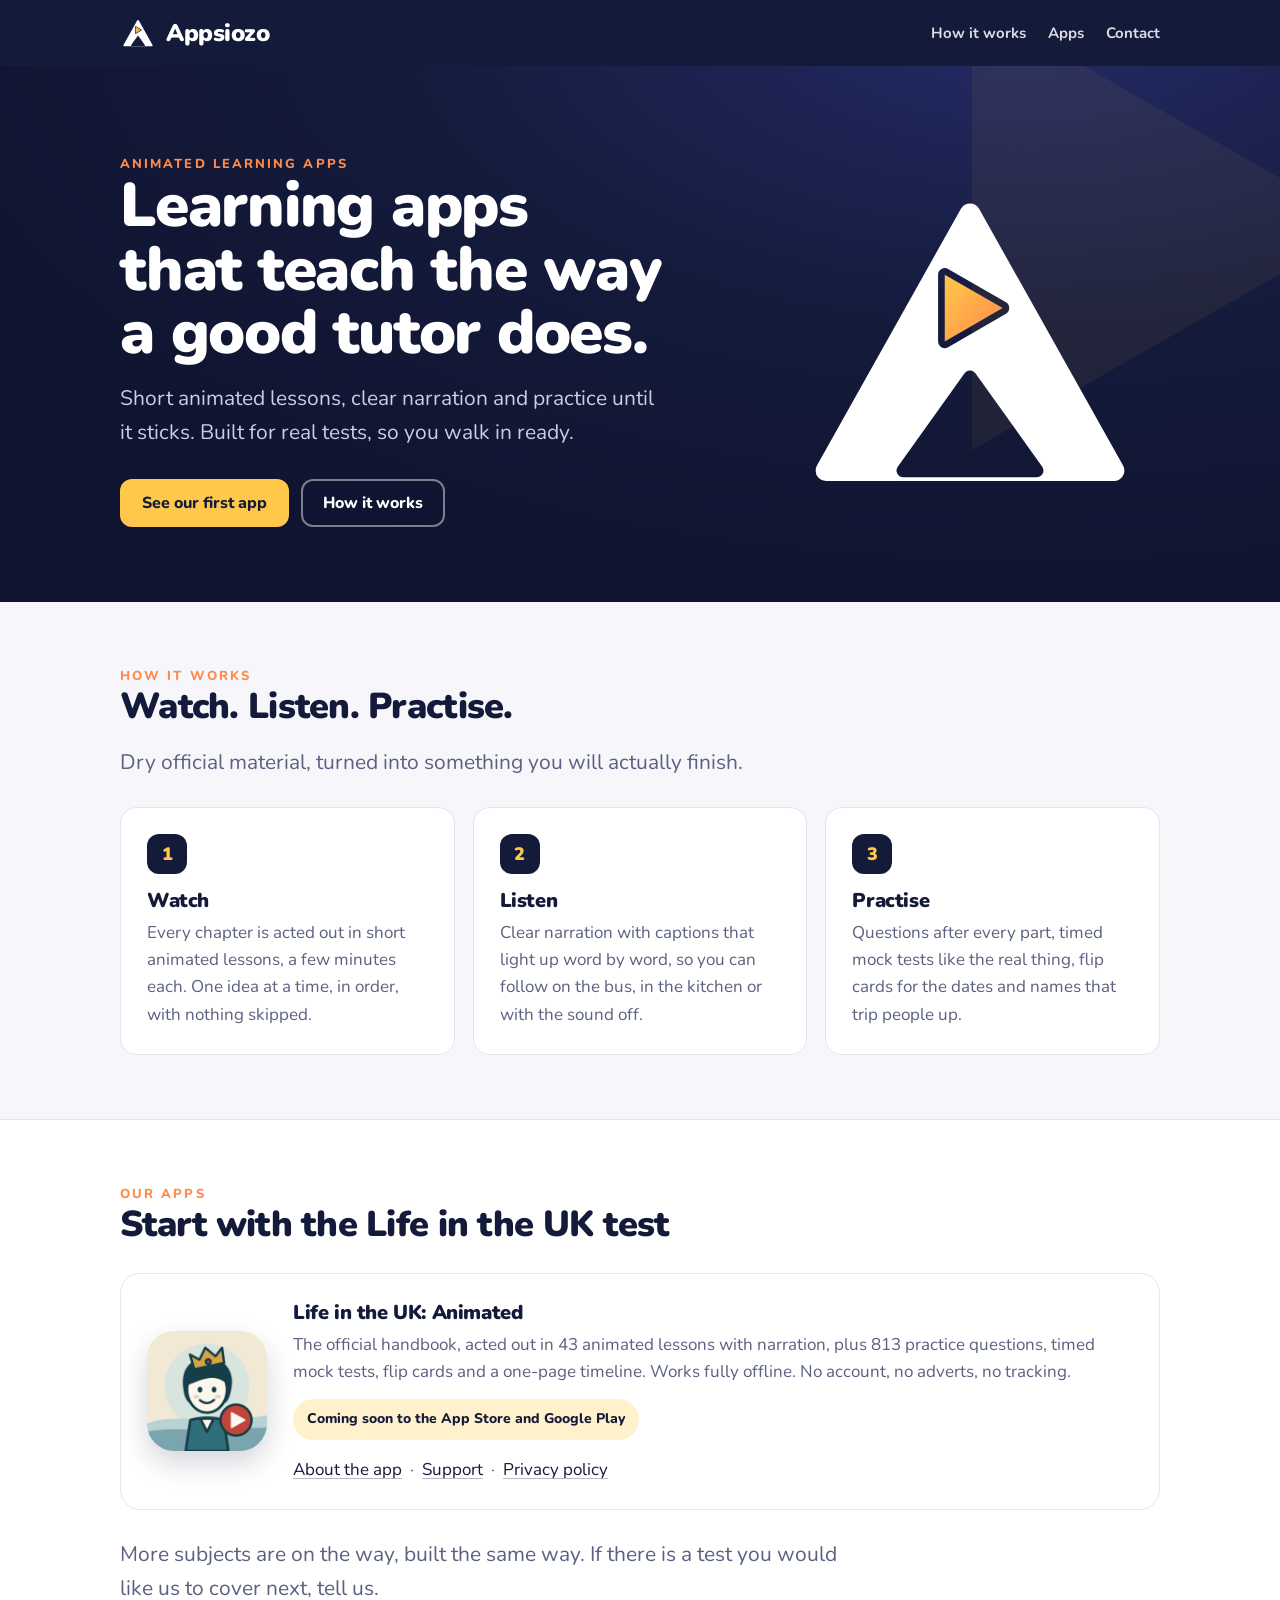
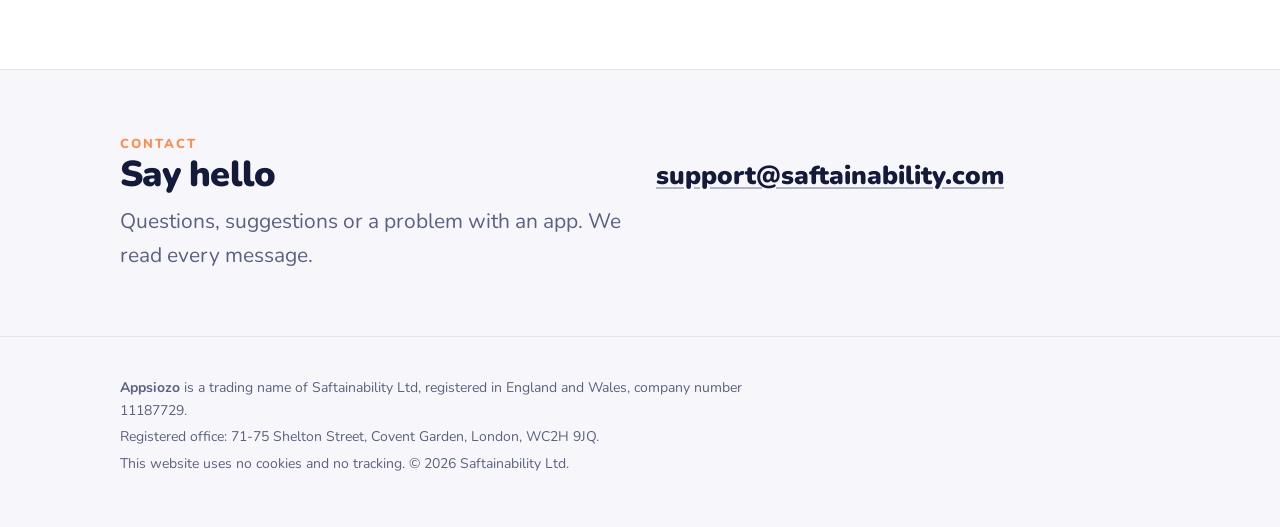
==== index.html @ 51cd59a8 "Appsiozo website: home, Life in the UK: Animated page, privacy, support" ====
<!doctype html>
<html lang="en-GB">
<head>
<meta charset="utf-8">
<meta name="viewport" content="width=device-width,initial-scale=1,viewport-fit=cover">
<title>Appsiozo | Animated learning apps</title>
<meta name="description" content="Appsiozo makes learning apps that teach the way a good tutor does: short animated lessons, clear narration and practice until it sticks.">
<meta name="theme-color" content="#141A3A">
<meta property="og:title" content="Appsiozo | Animated learning apps">
<meta property="og:description" content="Short animated lessons, clear narration and practice until it sticks.">
<meta property="og:image" content="https://appsiozo.com/assets/og-image.jpg">
<meta property="og:type" content="website">
<link rel="icon" href="assets/mark.svg" type="image/svg+xml">
<link rel="apple-touch-icon" href="assets/apple-touch-icon.png">
<link rel="preconnect" href="https://fonts.googleapis.com"><link rel="preconnect" href="https://fonts.gstatic.com" crossorigin><link href="https://fonts.googleapis.com/css2?family=Nunito:wght@400;700;800;900&display=swap" rel="stylesheet">
<link rel="stylesheet" href="assets/site.css">
</head>
<body>
<header class="site"><div class="wrap"><a class="brand" href="index.html" aria-label="Appsiozo home"><img src="assets/mark.svg" alt="" width="36" height="36">Appsiozo</a><nav aria-label="Main"><a href="#how">How it works</a><a href="#apps">Apps</a><a href="#contact">Contact</a></nav></div></header>
<main>
<section class="hero">
<svg class="glyph" style="right:-140px;top:-120px;width:560px;height:560px" viewBox="0 0 100 100" aria-hidden="true"><polygon points="20,10 20,90 90,50" fill="#FFC84A"/></svg>
<div class="wrap">
<div>
<div class="kicker">Animated learning apps</div>
<h1>Learning apps that teach the way a good tutor does.</h1>
<p class="lead">Short animated lessons, clear narration and practice until it sticks. Built for real tests, so you walk in ready.</p>
<div class="cta"><a class="btn primary" href="life-in-the-uk/">See our first app</a><a class="btn ghost" href="#how">How it works</a></div>
</div>
<img class="art" src="assets/mark-plain.svg" alt="Appsiozo mark: a letter A with a play button inside it" width="380" height="380">
</div>
</section>

<section id="how"><div class="wrap">
<div class="kicker">How it works</div>
<h2>Watch. Listen. Practise.</h2>
<p class="lead">Dry official material, turned into something you will actually finish.</p>
<div class="grid">
<div class="card"><span class="num">1</span><h3>Watch</h3><p>Every chapter is acted out in short animated lessons, a few minutes each. One idea at a time, in order, with nothing skipped.</p></div>
<div class="card"><span class="num">2</span><h3>Listen</h3><p>Clear narration with captions that light up word by word, so you can follow on the bus, in the kitchen or with the sound off.</p></div>
<div class="card"><span class="num">3</span><h3>Practise</h3><p>Questions after every part, timed mock tests like the real thing, flip cards for the dates and names that trip people up.</p></div>
</div>
</div></section>

<section class="alt" id="apps"><div class="wrap">
<div class="kicker">Our apps</div>
<h2>Start with the Life in the UK test</h2>
<div class="app">
<img src="life-in-the-uk/icon-512.png" alt="Life in the UK: Animated app icon" width="120" height="120">
<div><h3>Life in the UK: Animated</h3>
<p>The official handbook, acted out in 43 animated lessons with narration, plus 813 practice questions, timed mock tests, flip cards and a one-page timeline. Works fully offline. No account, no adverts, no tracking.</p>
<span class="soon">Coming soon to the App Store and Google Play</span>
<p style="margin:16px 0 0"><a href="life-in-the-uk/">About the app</a> &nbsp;·&nbsp; <a href="life-in-the-uk/support.html">Support</a> &nbsp;·&nbsp; <a href="life-in-the-uk/privacy.html">Privacy policy</a></p>
</div>
</div>
<p class="lead" style="margin-top:28px">More subjects are on the way, built the same way. If there is a test you would like us to cover next, tell us.</p>
</div></section>

<section id="contact"><div class="wrap contact">
<div><div class="kicker">Contact</div><h2>Say hello</h2><p class="lead" style="margin-top:10px">Questions, suggestions or a problem with an app. We read every message.</p></div>
<div><p class="mail"><a href="mailto:support@saftainability.com">support@saftainability.com</a></p></div>
</div></section>
</main>
<footer><div class="wrap">
<p><strong>Appsiozo</strong> is a trading name of Saftainability Ltd, registered in England and Wales, company number 11187729.</p>
<p>Registered office: 71-75 Shelton Street, Covent Garden, London, WC2H 9JQ.</p>
<p>This website uses no cookies and no tracking. © 2026 Saftainability Ltd.</p>
</div></footer>
</body>
</html>
---- assets/site.css ----
:root{--navy:#141A3A;--navy-2:#1B2250;--ink:#1A1F3C;--muted:#5B6180;--amber:#FFC84A;--amber-2:#FF8A4A;--bg:#F7F7FB;--card:#FFFFFF;--line:#E3E5F0;--max:1080px}
*{box-sizing:border-box}
html{-webkit-text-size-adjust:100%;scroll-behavior:smooth}
body{margin:0;background:var(--bg);color:var(--ink);font:17px/1.6 "Nunito",system-ui,-apple-system,"Segoe UI",Roboto,sans-serif}
a{color:var(--navy);text-underline-offset:3px;text-decoration-color:rgba(20,26,58,.3)}
a:hover{text-decoration-color:var(--amber-2)}
.wrap{max-width:var(--max);margin:0 auto;padding-left:max(20px,env(safe-area-inset-left,0px));padding-right:max(20px,env(safe-area-inset-right,0px))}
header.site{background:var(--navy);position:sticky;top:0;z-index:5}
header.site .wrap{display:flex;align-items:center;justify-content:space-between;gap:16px;padding-block:14px}
.brand{display:inline-flex;align-items:center;gap:10px;text-decoration:none;color:#fff;font-weight:900;font-size:24px;letter-spacing:-.02em}
.brand img{width:36px;height:36px;border-radius:9px;display:block}
nav{display:flex;gap:22px;flex-wrap:wrap}
nav a{font-weight:700;font-size:15px;color:#fff;text-decoration:none;opacity:.85}
nav a:hover,nav a[aria-current]{opacity:1;color:var(--amber)}
h1,h2,h3{font-weight:900;letter-spacing:-.02em;text-wrap:balance;color:var(--navy)}
h1{font-size:clamp(36px,5.6vw,62px);line-height:1.02;margin:0}
h2{font-size:clamp(26px,3.4vw,36px);line-height:1.12;margin:0 0 10px}
h3{font-size:20px;line-height:1.25;margin:0 0 6px}
.kicker{font-weight:800;font-size:13px;letter-spacing:.16em;text-transform:uppercase;color:var(--amber-2)}
.lead{font-size:clamp(18px,2.2vw,21px);color:var(--muted);max-width:58ch;margin:18px 0 0}
section{padding-block:64px}
section.alt{background:var(--card);border-block:1px solid var(--line)}
/* hero */
.hero{background:radial-gradient(1200px 600px at 80% -10%,#232B66 0%,var(--navy) 55%,#0F1430 100%);color:#fff;padding-block:84px 72px;position:relative;overflow:hidden}
.hero h1,.hero h2{color:#fff}
.hero .lead{color:#C9CDE6}
.hero .wrap{display:grid;grid-template-columns:1.1fr .9fr;gap:48px;align-items:center;position:relative}
.hero .art{justify-self:end;width:100%;height:auto;max-width:380px}
.hero .glyph{position:absolute;opacity:.06;pointer-events:none}
.cta{display:flex;gap:12px;flex-wrap:wrap;margin-top:30px}
.btn{display:inline-flex;align-items:center;gap:8px;font-weight:800;font-size:16px;padding:14px 20px;border-radius:12px;text-decoration:none;border:2px solid transparent;line-height:1}
.btn.primary{background:var(--amber);color:var(--navy)}
.btn.primary:hover{background:#FFD36E}
.btn.ghost{color:#fff;border-color:rgba(255,255,255,.45)}
.btn.ghost:hover{border-color:#fff}
.hero .btn.dark{background:var(--navy);color:#fff}
/* grids */
.grid{display:grid;grid-template-columns:repeat(auto-fit,minmax(min(100%,240px),1fr));gap:18px;margin-top:28px}
.card{background:var(--card);border:1px solid var(--line);border-radius:16px;padding:26px;min-width:0}
section.alt .card{background:var(--bg)}
.card p{margin:0;color:var(--muted)}
.card .num{display:inline-grid;place-items:center;width:40px;height:40px;border-radius:12px;background:var(--navy);color:var(--amber);font-weight:900;font-size:18px;margin-bottom:14px}
/* app card */
.app{display:grid;grid-template-columns:120px 1fr;gap:26px;align-items:center;margin-top:28px;background:var(--card);border:1px solid var(--line);border-radius:20px;padding:26px}
.app img{width:120px;height:120px;border-radius:27px;display:block;box-shadow:0 12px 28px rgba(20,26,58,.18)}
.app p{margin:6px 0 14px;color:var(--muted)}
.soon{display:inline-block;font-weight:800;font-size:14px;color:var(--navy);background:#FFF1CC;border-radius:999px;padding:9px 14px}
.contact{display:grid;grid-template-columns:1fr 1fr;gap:32px;align-items:start}
.contact .mail{font-weight:900;font-size:clamp(20px,2.6vw,26px);line-height:1.2;word-break:break-word}
footer{padding-block:36px 48px;color:var(--muted);font-size:14px;border-top:1px solid var(--line)}
footer p{margin:4px 0;max-width:80ch}
/* app page */
.apphead{display:grid;grid-template-columns:140px 1fr;gap:28px;align-items:center}
.apphead img{width:140px;height:140px;border-radius:32px;box-shadow:0 14px 30px rgba(0,0,0,.35)}
.hero .soon{background:rgba(255,200,74,.16);color:var(--amber);margin-top:16px}
.shots{display:flex;gap:16px;overflow-x:auto;padding:6px 2px 14px;margin-top:34px;scroll-snap-type:x mandatory}
.shots img{flex:none;width:220px;height:auto;border-radius:22px;border:6px solid #0B0F26;scroll-snap-align:start;background:#F1E8D5}
.ticks{list-style:none;padding:0;margin:18px 0 0;display:grid;gap:10px}
.ticks li{padding-left:30px;position:relative;max-width:65ch}
.ticks li::before{content:"";position:absolute;left:2px;top:.5em;width:14px;height:8px;border-left:3px solid var(--amber-2);border-bottom:3px solid var(--amber-2);transform:rotate(-45deg)}
.note{background:var(--card);border:1px solid var(--line);border-left:4px solid var(--amber);border-radius:12px;padding:16px 18px;color:var(--muted);max-width:75ch}
.doc{max-width:720px}
.doc h2{font-size:24px;margin:34px 0 8px}
.doc p,.doc li{max-width:65ch}
.crumb{font-size:15px;margin-bottom:18px}
.hero .crumb a{color:#C9CDE6}
@media (max-width:760px){
  header.site .wrap{padding-block:12px;gap:10px}
  .brand{font-size:20px;gap:8px}
  .brand img{width:30px;height:30px}
  nav{gap:12px;flex-wrap:nowrap}
  nav a{font-size:13px;white-space:nowrap}
  .hero{padding-block:56px 52px}
  .hero .wrap,.contact{grid-template-columns:1fr;gap:28px}
  .hero .art{justify-self:start;max-width:150px;order:-1}
  .app,.apphead{grid-template-columns:1fr}
  section{padding-block:48px}
}
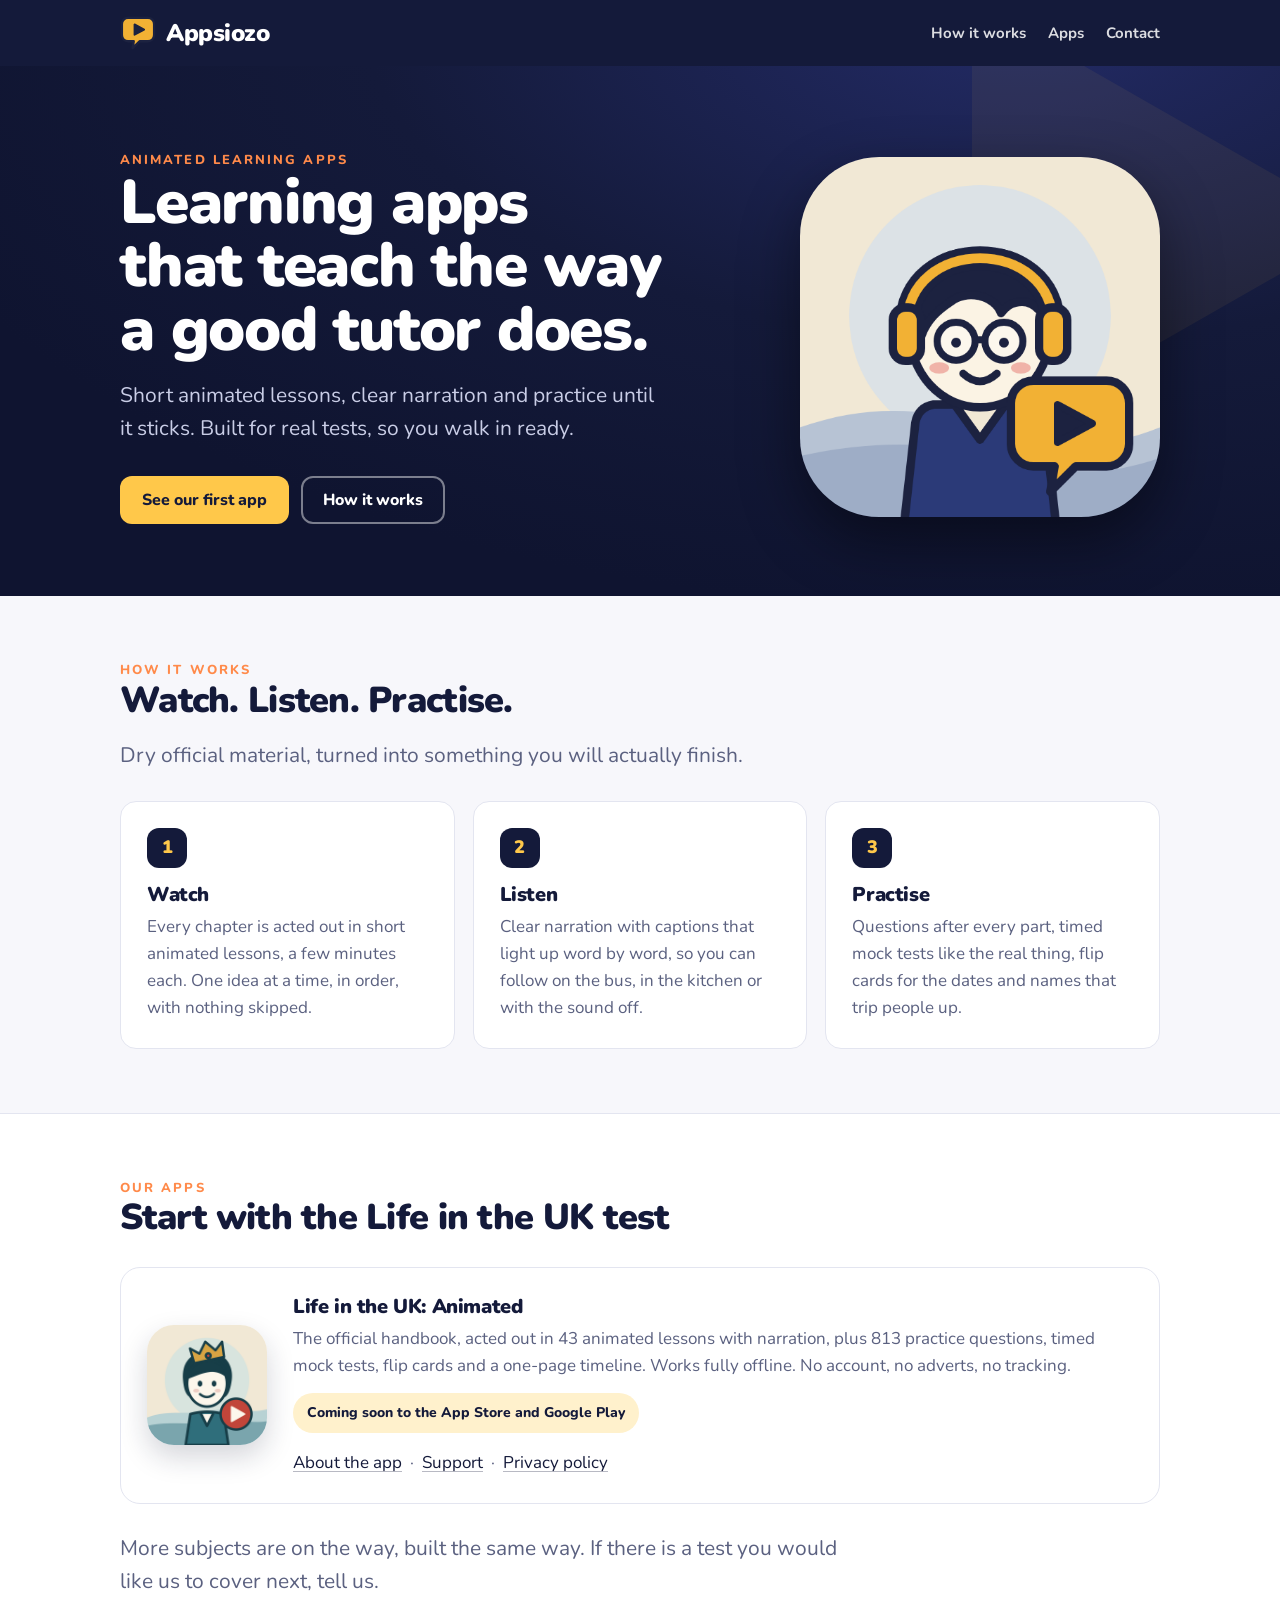
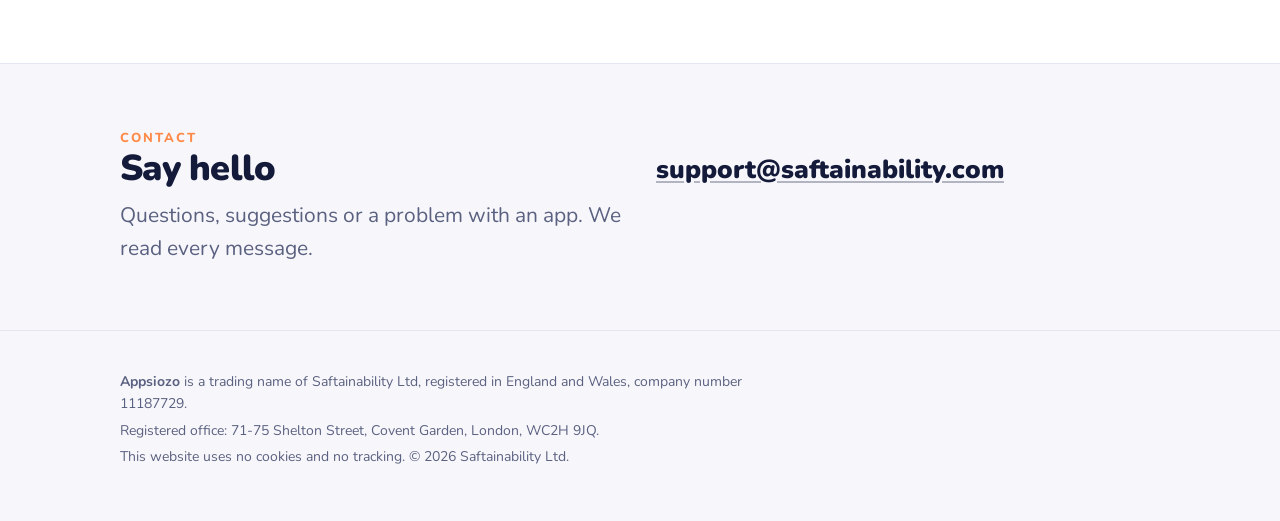
==== commit d43a177c: "Appsiozo mascot: new icon, mark, hero and social image" ====
--- a/index.html
+++ b/index.html
@@ -27,7 +27,7 @@
 <p class="lead">Short animated lessons, clear narration and practice until it sticks. Built for real tests, so you walk in ready.</p>
 <div class="cta"><a class="btn primary" href="life-in-the-uk/">See our first app</a><a class="btn ghost" href="#how">How it works</a></div>
 </div>
-<img class="art" src="assets/mark-plain.svg" alt="Appsiozo mark: a letter A with a play button inside it" width="380" height="380">
+<img class="art" src="assets/appsiozo-icon-512.png" alt="Appsiozo: a narrator with headphones and a speech bubble play button" width="380" height="380">
 </div>
 </section>
 
--- a/assets/site.css
+++ b/assets/site.css
@@ -25,7 +25,7 @@
 .hero h1,.hero h2{color:#fff}
 .hero .lead{color:#C9CDE6}
 .hero .wrap{display:grid;grid-template-columns:1.1fr .9fr;gap:48px;align-items:center;position:relative}
-.hero .art{justify-self:end;width:100%;height:auto;max-width:380px}
+.hero .art{justify-self:end;width:100%;height:auto;max-width:360px;border-radius:22%;box-shadow:0 24px 60px rgba(0,0,0,.45)}
 .hero .glyph{position:absolute;opacity:.06;pointer-events:none}
 .cta{display:flex;gap:12px;flex-wrap:wrap;margin-top:30px}
 .btn{display:inline-flex;align-items:center;gap:8px;font-weight:800;font-size:16px;padding:14px 20px;border-radius:12px;text-decoration:none;border:2px solid transparent;line-height:1}
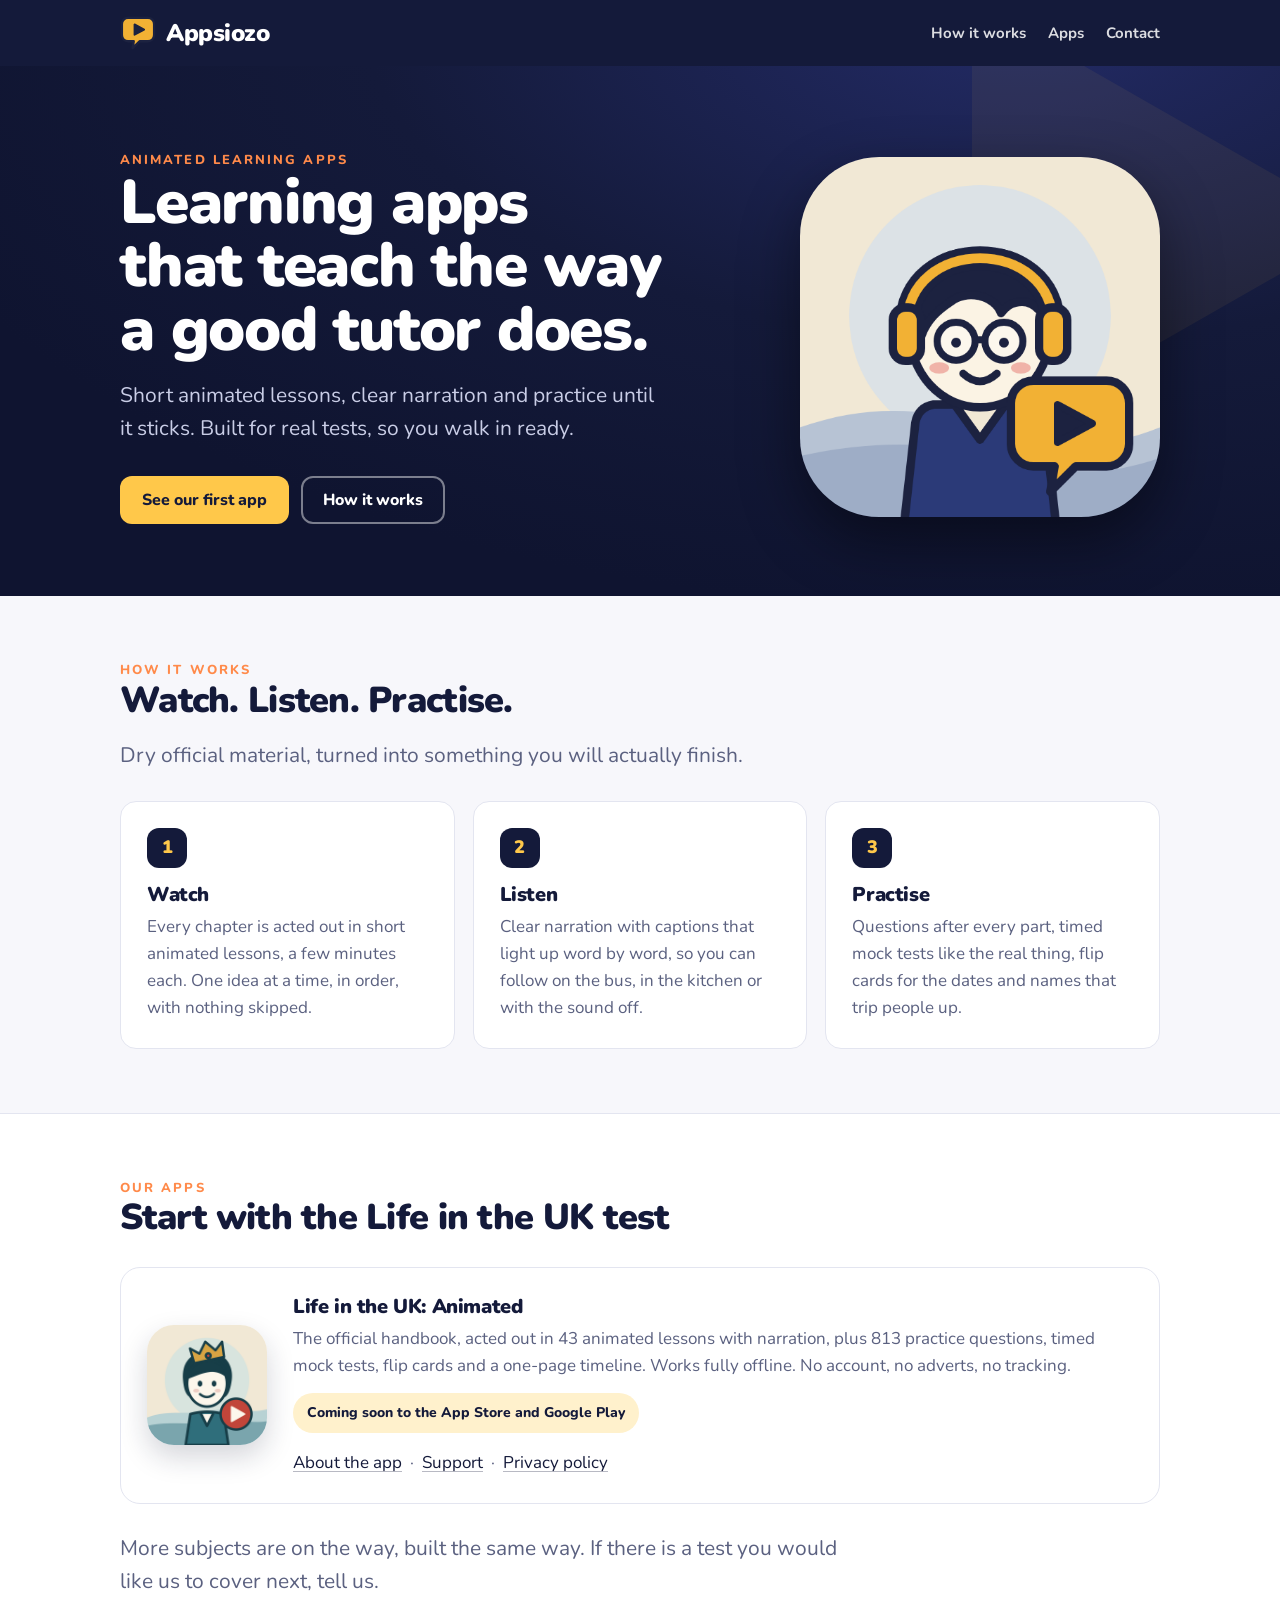
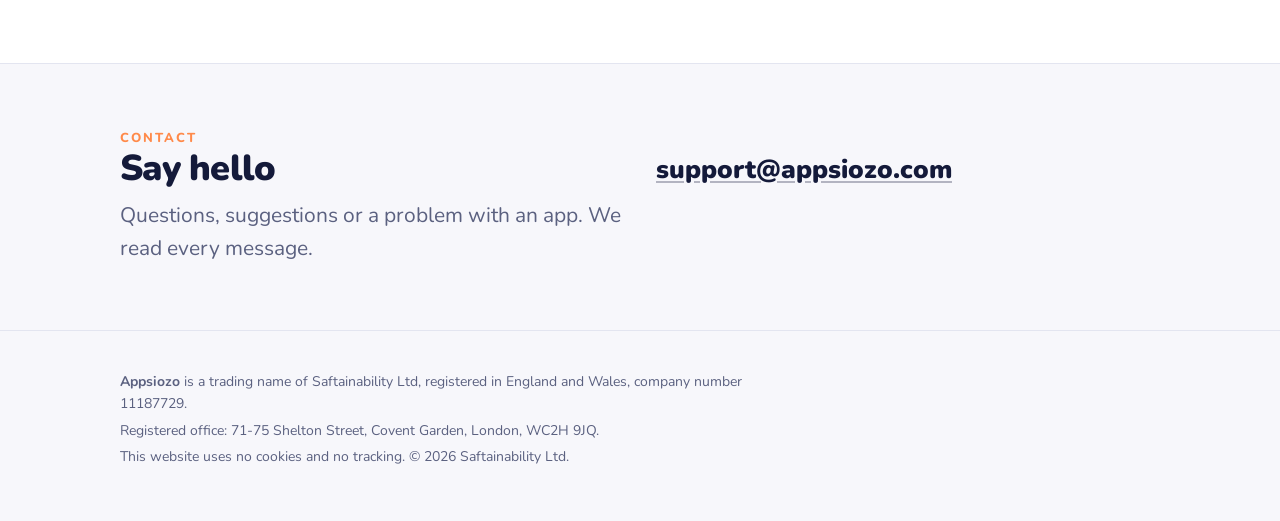
==== commit f324bbe0: "Contact email: support@appsiozo.com" ====
--- a/index.html
+++ b/index.html
@@ -58,7 +58,7 @@
 
 <section id="contact"><div class="wrap contact">
 <div><div class="kicker">Contact</div><h2>Say hello</h2><p class="lead" style="margin-top:10px">Questions, suggestions or a problem with an app. We read every message.</p></div>
-<div><p class="mail"><a href="mailto:support@saftainability.com">support@saftainability.com</a></p></div>
+<div><p class="mail"><a href="mailto:support@appsiozo.com">support@appsiozo.com</a></p></div>
 </div></section>
 </main>
 <footer><div class="wrap">
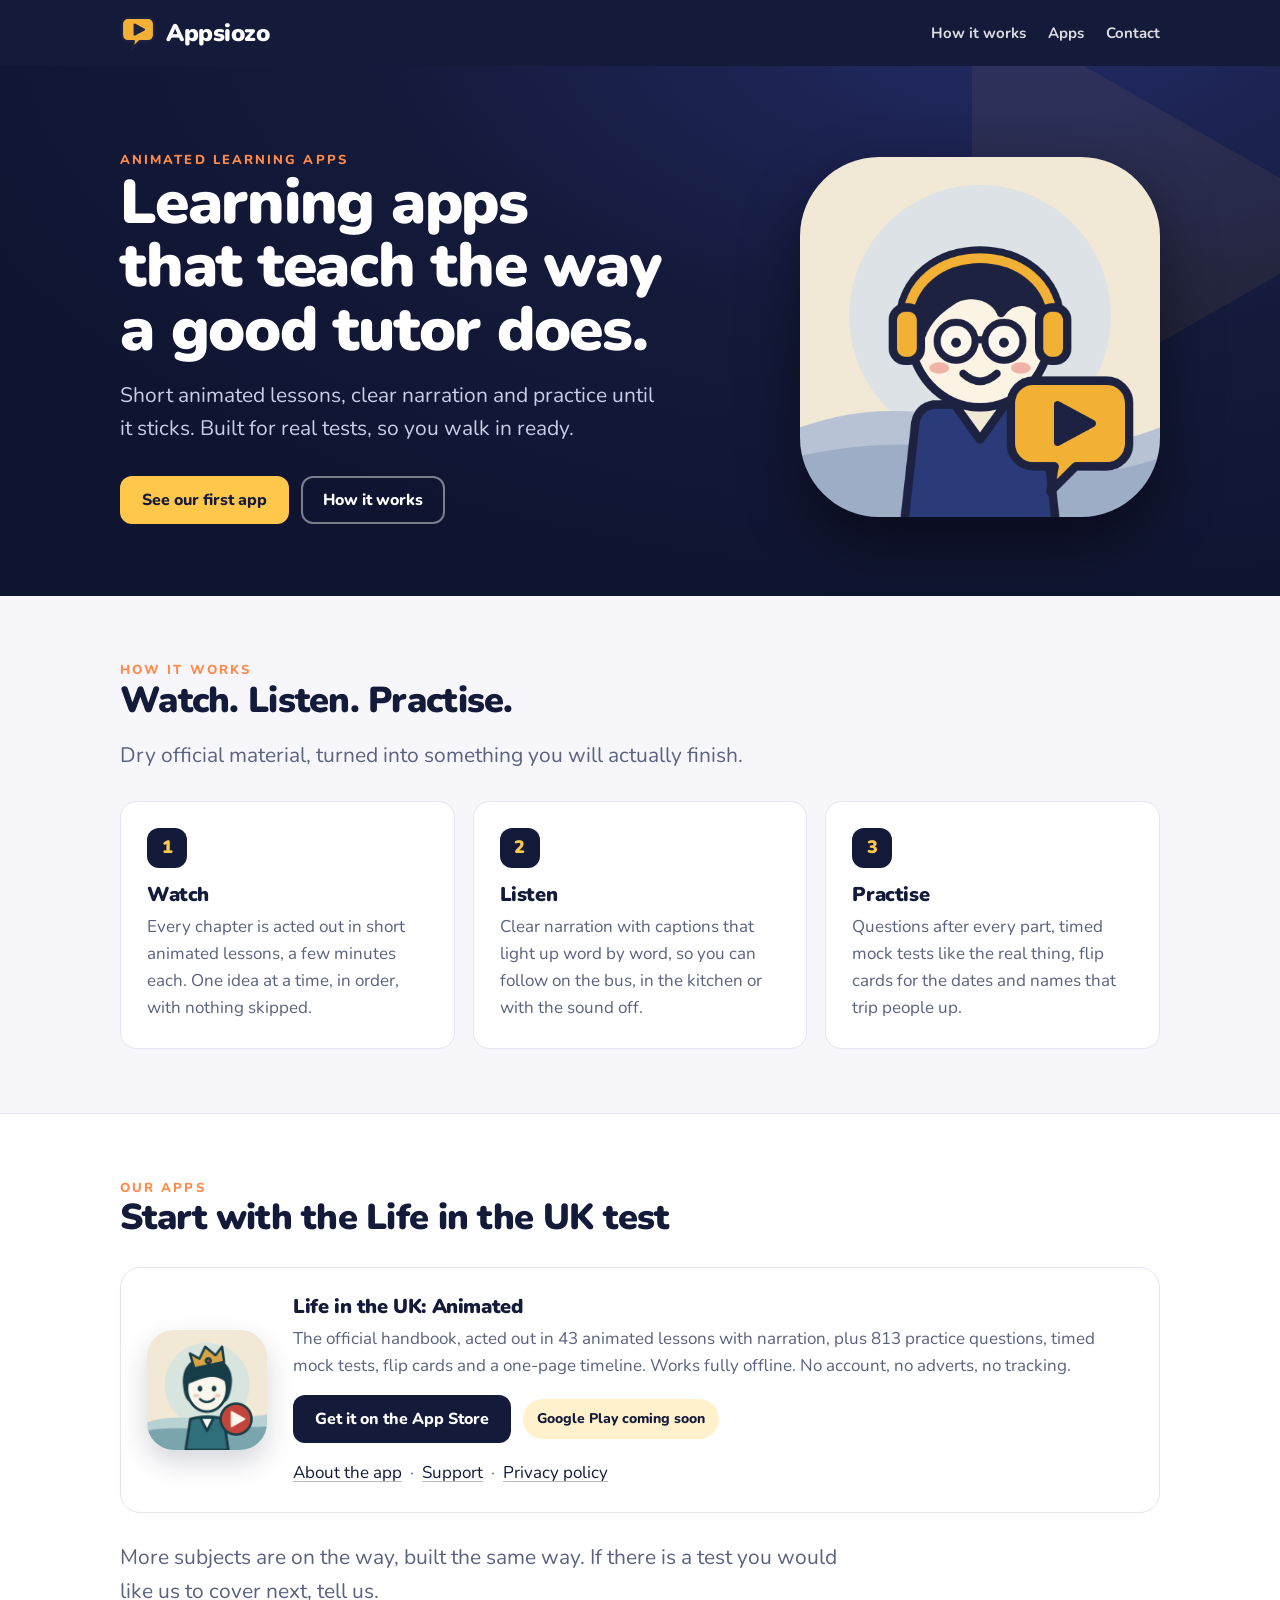
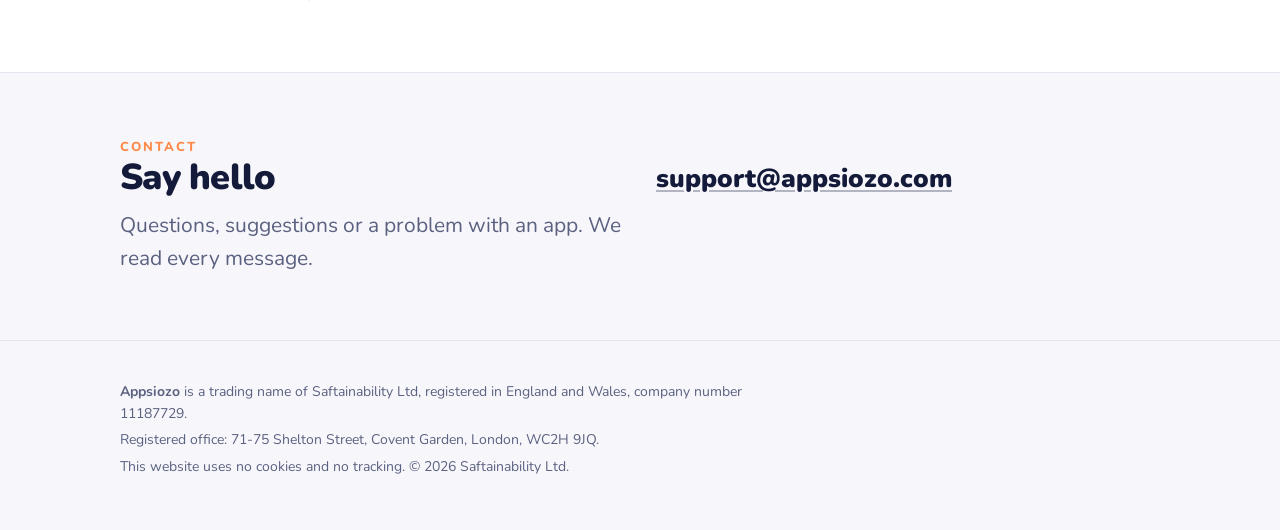
==== commit c9270717: "Life in the UK: Animated: App Store link, Google Play still coming soon Co-Authored-By: Claude Opus " ====
--- a/index.html
+++ b/index.html
@@ -13,7 +13,7 @@
 <link rel="icon" href="assets/mark.svg" type="image/svg+xml">
 <link rel="apple-touch-icon" href="assets/apple-touch-icon.png">
 <link rel="preconnect" href="https://fonts.googleapis.com"><link rel="preconnect" href="https://fonts.gstatic.com" crossorigin><link href="https://fonts.googleapis.com/css2?family=Nunito:wght@400;700;800;900&display=swap" rel="stylesheet">
-<link rel="stylesheet" href="assets/site.css">
+<link rel="stylesheet" href="assets/site.css?v=2">
 </head>
 <body>
 <header class="site"><div class="wrap"><a class="brand" href="index.html" aria-label="Appsiozo home"><img src="assets/mark.svg" alt="" width="36" height="36">Appsiozo</a><nav aria-label="Main"><a href="#how">How it works</a><a href="#apps">Apps</a><a href="#contact">Contact</a></nav></div></header>
@@ -49,7 +49,7 @@
 <img src="life-in-the-uk/icon-512.png" alt="Life in the UK: Animated app icon" width="120" height="120">
 <div><h3>Life in the UK: Animated</h3>
 <p>The official handbook, acted out in 43 animated lessons with narration, plus 813 practice questions, timed mock tests, flip cards and a one-page timeline. Works fully offline. No account, no adverts, no tracking.</p>
-<span class="soon">Coming soon to the App Store and Google Play</span>
+<div class="get"><a class="btn dark" href="https://apps.apple.com/app/life-in-the-uk-animated/id6831185725">Get it on the App Store</a><span class="soon">Google Play coming soon</span></div>
 <p style="margin:16px 0 0"><a href="life-in-the-uk/">About the app</a> &nbsp;·&nbsp; <a href="life-in-the-uk/support.html">Support</a> &nbsp;·&nbsp; <a href="life-in-the-uk/privacy.html">Privacy policy</a></p>
 </div>
 </div>
--- a/assets/site.css
+++ b/assets/site.css
@@ -76,3 +76,7 @@
   .app,.apphead{grid-template-columns:1fr}
   section{padding-block:48px}
 }
+.btn.dark{background:var(--navy);color:#fff}
+.btn.dark:hover{background:var(--navy-2)}
+.get{display:flex;flex-wrap:wrap;gap:12px;align-items:center;margin-top:16px}
+.get .soon{margin-top:0}
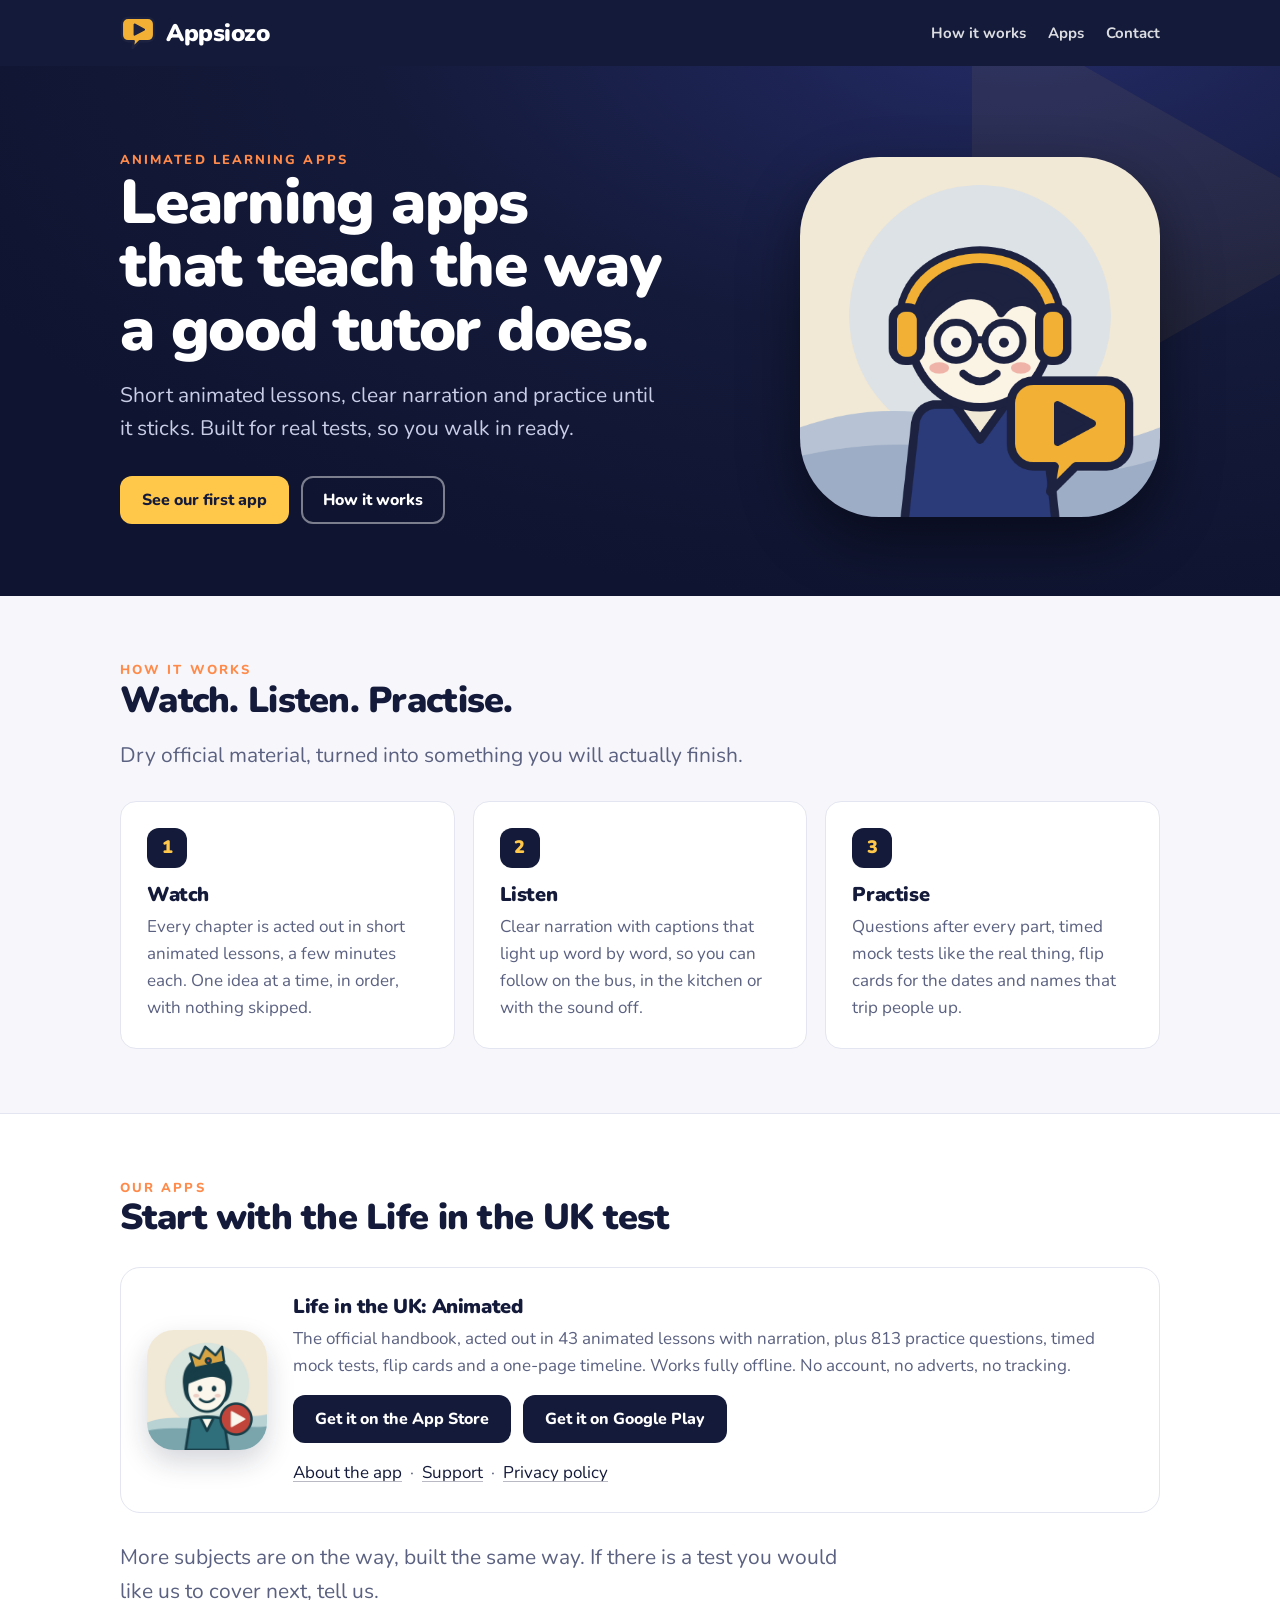
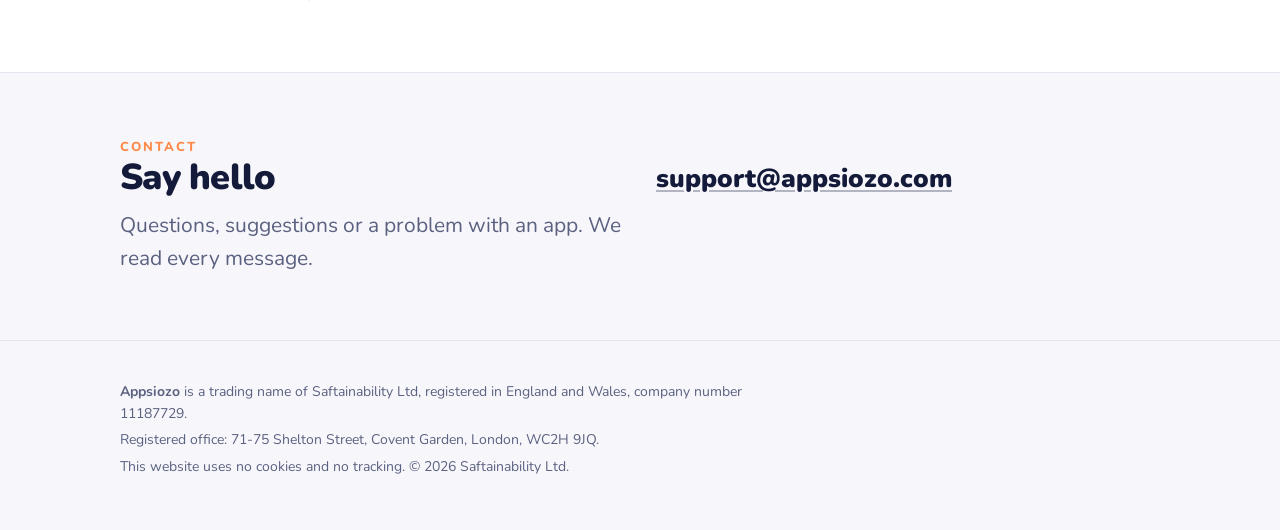
==== commit cdcb9fef: "Life in the UK: Animated: Google Play link now the app is live Co-Authored-By: Claude Opus 5.5 <nore" ====
--- a/index.html
+++ b/index.html
@@ -13,7 +13,7 @@
 <link rel="icon" href="assets/mark.svg" type="image/svg+xml">
 <link rel="apple-touch-icon" href="assets/apple-touch-icon.png">
 <link rel="preconnect" href="https://fonts.googleapis.com"><link rel="preconnect" href="https://fonts.gstatic.com" crossorigin><link href="https://fonts.googleapis.com/css2?family=Nunito:wght@400;700;800;900&display=swap" rel="stylesheet">
-<link rel="stylesheet" href="assets/site.css?v=2">
+<link rel="stylesheet" href="assets/site.css?v=3">
 </head>
 <body>
 <header class="site"><div class="wrap"><a class="brand" href="index.html" aria-label="Appsiozo home"><img src="assets/mark.svg" alt="" width="36" height="36">Appsiozo</a><nav aria-label="Main"><a href="#how">How it works</a><a href="#apps">Apps</a><a href="#contact">Contact</a></nav></div></header>
@@ -49,7 +49,7 @@
 <img src="life-in-the-uk/icon-512.png" alt="Life in the UK: Animated app icon" width="120" height="120">
 <div><h3>Life in the UK: Animated</h3>
 <p>The official handbook, acted out in 43 animated lessons with narration, plus 813 practice questions, timed mock tests, flip cards and a one-page timeline. Works fully offline. No account, no adverts, no tracking.</p>
-<div class="get"><a class="btn dark" href="https://apps.apple.com/app/life-in-the-uk-animated/id6831185725">Get it on the App Store</a><span class="soon">Google Play coming soon</span></div>
+<div class="get"><a class="btn dark" href="https://apps.apple.com/app/life-in-the-uk-animated/id6831185725">Get it on the App Store</a><a class="btn dark" href="https://play.google.com/store/apps/details?id=com.appsiozo.lituk">Get it on Google Play</a></div>
 <p style="margin:16px 0 0"><a href="life-in-the-uk/">About the app</a> &nbsp;·&nbsp; <a href="life-in-the-uk/support.html">Support</a> &nbsp;·&nbsp; <a href="life-in-the-uk/privacy.html">Privacy policy</a></p>
 </div>
 </div>
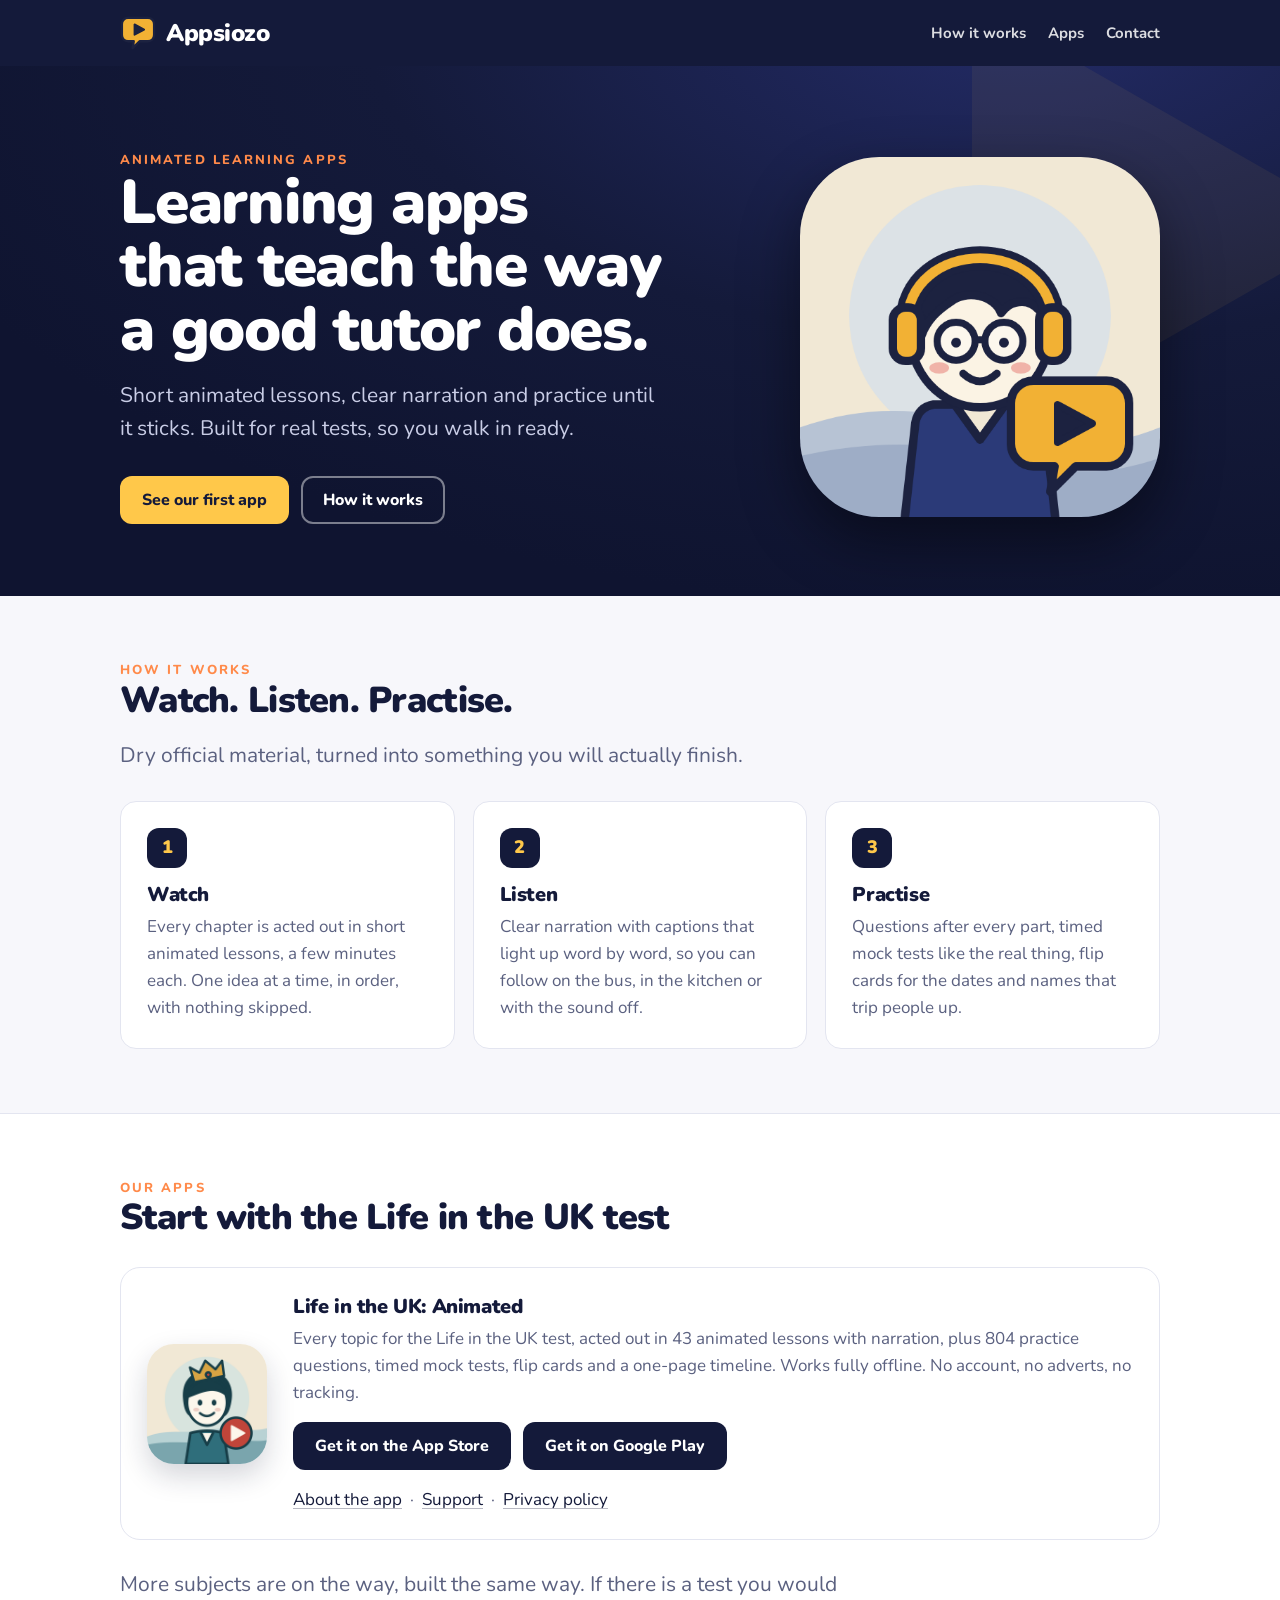
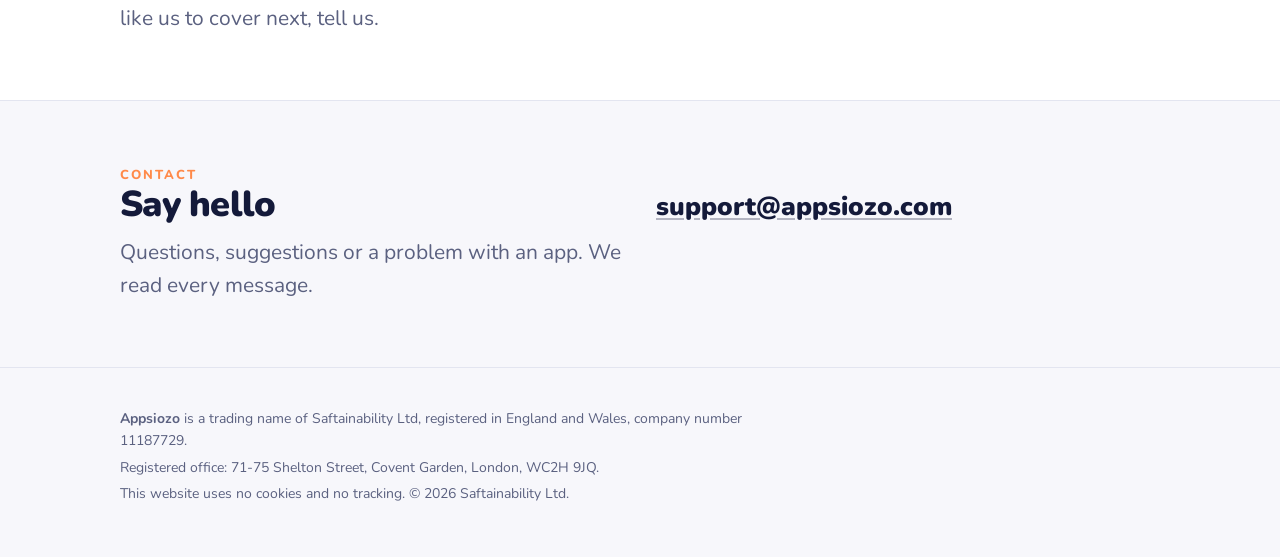
==== commit 8080aa0a: "Life in the UK: Animated: match store wording (804 questions, no handbook wording), current screensh" ====
--- a/index.html
+++ b/index.html
@@ -48,7 +48,7 @@
 <div class="app">
 <img src="life-in-the-uk/icon-512.png" alt="Life in the UK: Animated app icon" width="120" height="120">
 <div><h3>Life in the UK: Animated</h3>
-<p>The official handbook, acted out in 43 animated lessons with narration, plus 813 practice questions, timed mock tests, flip cards and a one-page timeline. Works fully offline. No account, no adverts, no tracking.</p>
+<p>Every topic for the Life in the UK test, acted out in 43 animated lessons with narration, plus 804 practice questions, timed mock tests, flip cards and a one-page timeline. Works fully offline. No account, no adverts, no tracking.</p>
 <div class="get"><a class="btn dark" href="https://apps.apple.com/app/life-in-the-uk-animated/id6831185725">Get it on the App Store</a><a class="btn dark" href="https://play.google.com/store/apps/details?id=com.appsiozo.lituk">Get it on Google Play</a></div>
 <p style="margin:16px 0 0"><a href="life-in-the-uk/">About the app</a> &nbsp;·&nbsp; <a href="life-in-the-uk/support.html">Support</a> &nbsp;·&nbsp; <a href="life-in-the-uk/privacy.html">Privacy policy</a></p>
 </div>
